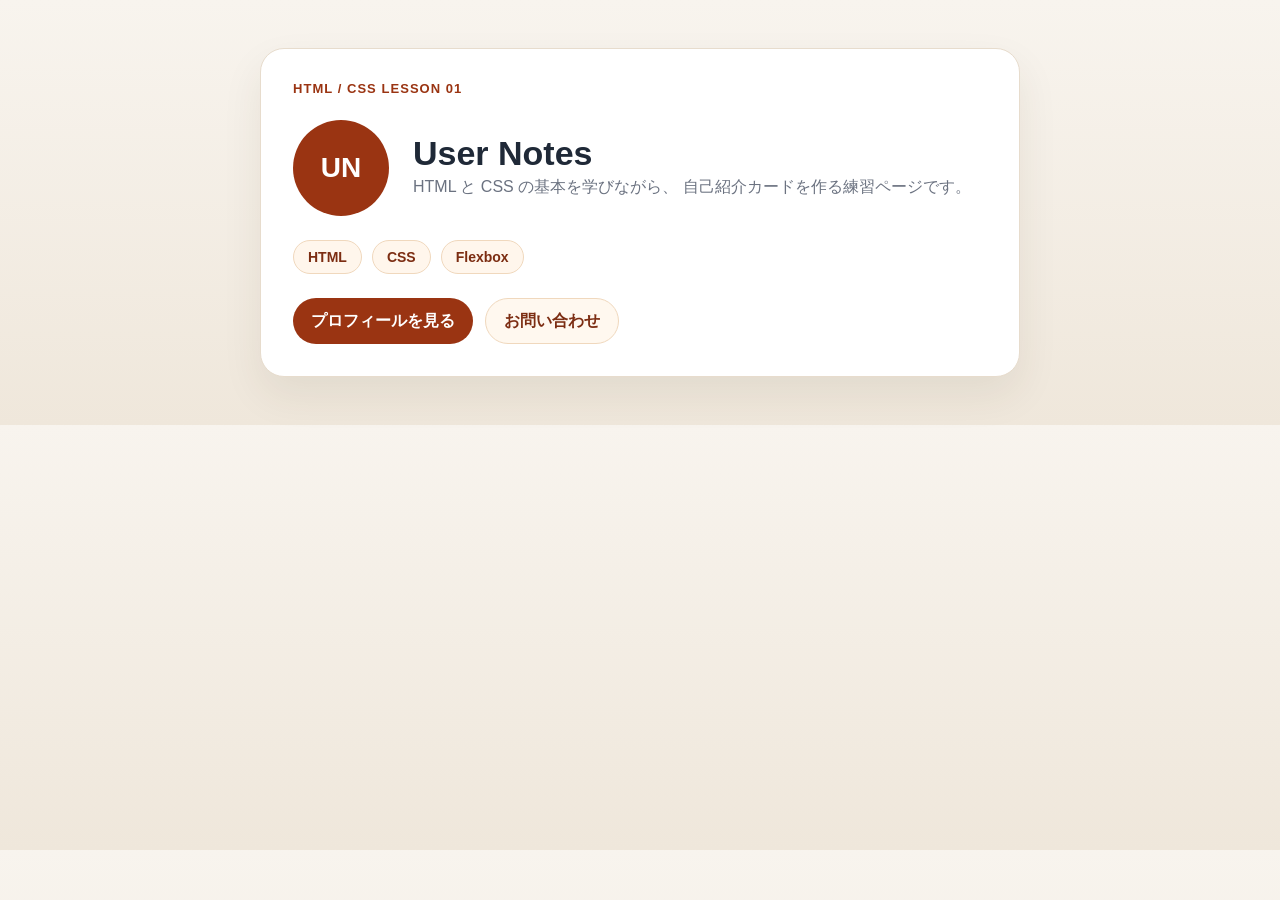
==== html-css/lesson01/index.html @ 00f28cd5 "feat: HTML・CSS lesson01 の自己紹介カードを追加" ====
<!DOCTYPE html>
<html lang="ja">
<head>
    <meta charset="UTF-8">
    <meta name="viewport" content="width=device-width, initial-scale=1">
    <title>自己紹介カード</title>
    <link rel="stylesheet" href="style.css">
</head>
<body>
    <main class="page-shell">
        <section class="card stack-lg">
            <p class="eyebrow">HTML / CSS LESSON 01</p>

            <div class="profile-row">
                <div class="avatar">UN</div>

                <div class="stack-sm">
                    <h1 class="page-title">User Notes</h1>
                    <p class="page-text">
                        HTML と CSS の基本を学びながら、
                        自己紹介カードを作る練習ページです。
                    </p>
                </div>
            </div>

            <div class="chip-row">
                <span class="chip">HTML</span>
                <span class="chip">CSS</span>
                <span class="chip">Flexbox</span>
            </div>

            <div class="button-row">
                <a class="button-link" href="#">プロフィールを見る</a>
                <a class="button-link secondary-button" href="#">お問い合わせ</a>
            </div>
        </section>
    </main>
</body>
</html>
---- html-css/lesson01/style.css ----
body {
    margin: 0;
    font-family:
        "Hiragino Sans",
        "Yu Gothic",
        sans-serif;
    background:
        linear-gradient(
            180deg,
            #f8f4ee 0%,
            #efe7db 100%
        );
    color: #1f2937;
}

.page-shell {
    width:
        min(
            760px,
            calc(100% - 32px)
        );
    margin: 48px auto;
}

.card {
    background: #ffffff;
    border: 1px solid #e7dccd;
    border-radius: 24px;
    box-shadow: 0 18px 40px rgba(61, 47, 31, 0.08);
    padding: 32px;
}

.stack-sm > * + * {
    margin-top: 8px;
}

.stack-lg > * + * {
    margin-top: 24px;
}

.eyebrow {
    margin: 0;
    color: #9a3412;
    font-size: 13px;
    font-weight: 700;
    letter-spacing: 0.08em;
}

.profile-row {
    display: flex;
    gap: 24px;
    align-items: center;
}

.avatar {
    width: 96px;
    height: 96px;
    border-radius: 999px;
    display: flex;
    align-items: center;
    justify-content: center;
    background: #9a3412;
    color: #ffffff;
    font-size: 28px;
    font-weight: 700;
    flex-shrink: 0;
}

.page-title {
    margin: 0;
    font-size: 34px;
    line-height: 1.15;
}

.page-text {
    margin: 0;
    color: #6b7280;
    line-height: 1.8;
}

.chip-row {
    display: flex;
    flex-wrap: wrap;
    gap: 10px;
}

.chip {
    padding: 8px 14px;
    border-radius: 999px;
    background: #fff6ec;
    border: 1px solid #f0d8bd;
    color: #7c2d12;
    font-size: 14px;
    font-weight: 700;
}

.button-row {
    display: flex;
    flex-wrap: wrap;
    gap: 12px;
}

.button-link {
    display: inline-flex;
    align-items: center;
    justify-content: center;
    min-height: 44px;
    padding: 0 18px;
    border-radius: 999px;
    background: #9a3412;
    color: #ffffff;
    text-decoration: none;
    font-weight: 700;
}

.secondary-button {
    background: #fff8ef;
    border: 1px solid #f0d8bd;
    color: #7c2d12;
}

@media (max-width: 640px) {
    .page-shell {
        width:
            min(
                100% - 24px,
                100%
            );
        margin: 24px auto;
    }

    .card {
        padding: 22px 18px;
    }

    .profile-row {
        flex-direction: column;
        align-items: flex-start;
    }

    .button-link {
        width: 100%;
    }
}
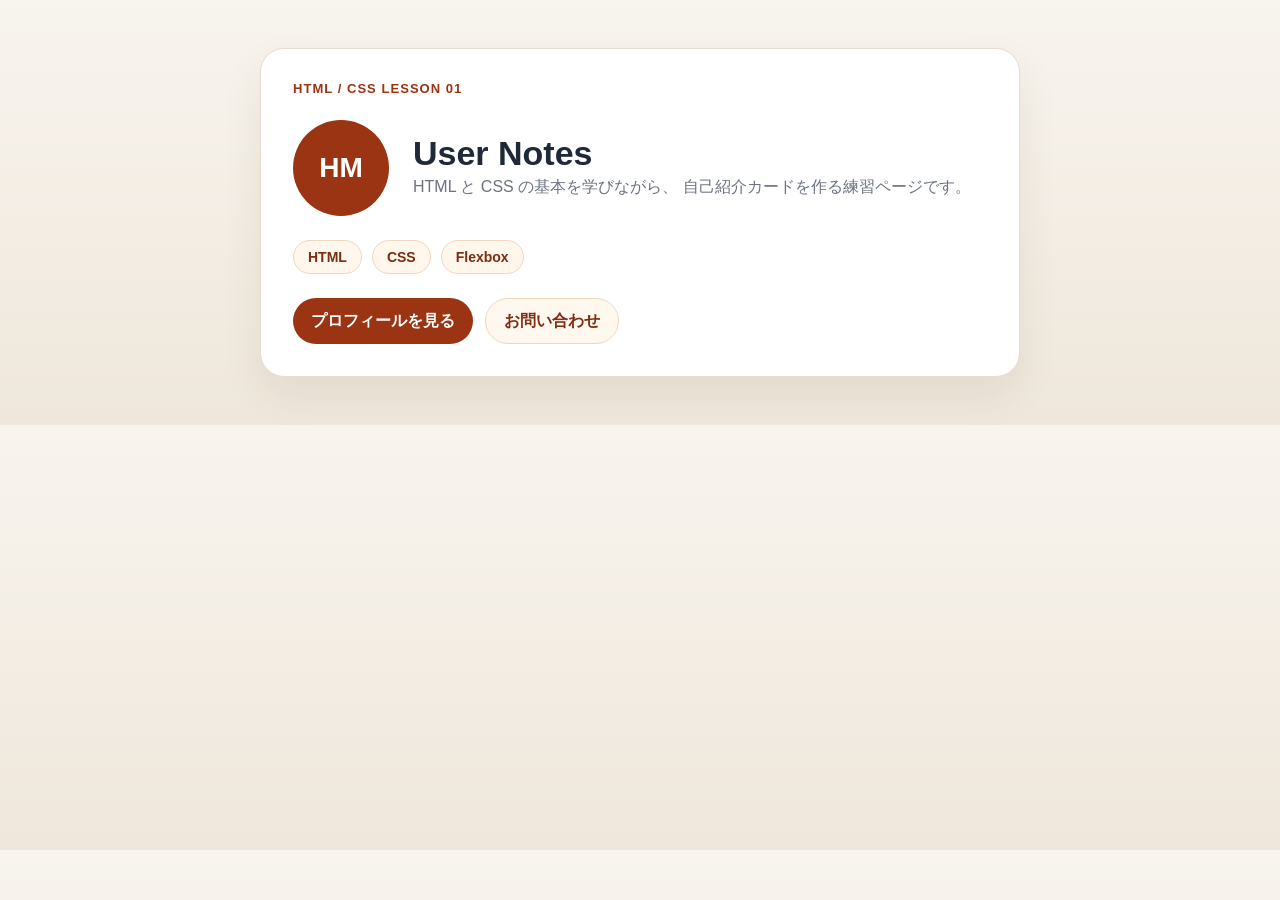
==== commit 55fe7317: "fix: アイコンの文字を自分のイニシャルに変えました。" ====
--- a/html-css/lesson01/index.html
+++ b/html-css/lesson01/index.html
@@ -12,7 +12,7 @@
             <p class="eyebrow">HTML / CSS LESSON 01</p>
 
             <div class="profile-row">
-                <div class="avatar">UN</div>
+                <div class="avatar">HM</div>
 
                 <div class="stack-sm">
                     <h1 class="page-title">User Notes</h1>
